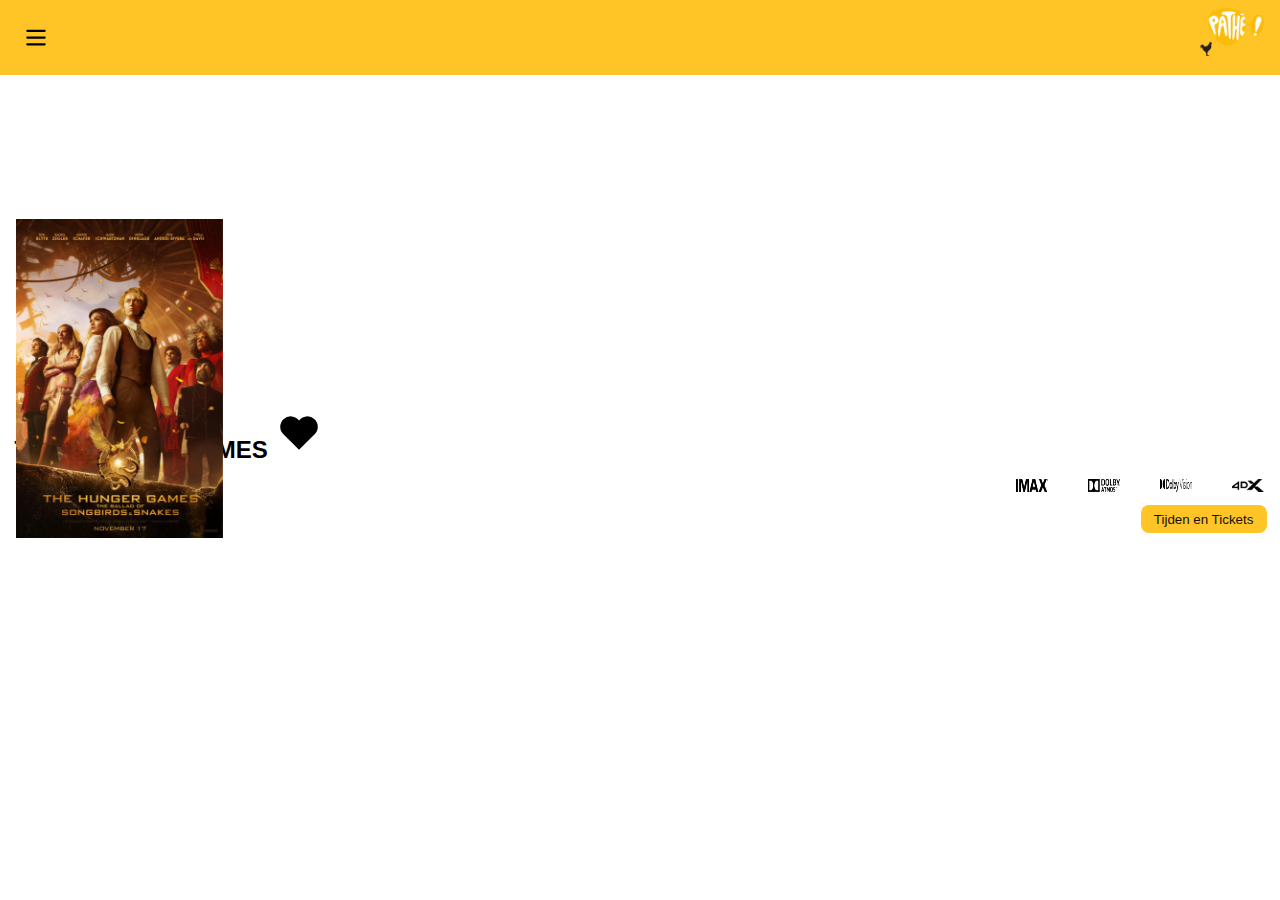
==== HungerGames.html @ 3149af32 "Add files via upload" ====
<!DOCTYPE html>
<html lang="nl">

<head>
    <meta charset="UTF-8">
    <meta name="author" content="jouw naam">
    <meta name="viewport" content="width=device-width, initial-scale=1">

    <title>Pathé</title>

    <link href="styles/style.css" rel="stylesheet">
    <link rel="icon" type="image/svg+xml" href="images/favicon.svg">
</head>

<body>
    <header>
        <!--menu button open --->
        <button aria-hidden="true"><img src="images/menu-2.svg" alt="Menu"></button>
        <nav>
            <button aria-hidden="true"><img src="images/square-rounded-x.svg" alt="Menu sluit"></button>
            <ul>
                <li><a href="#">
                        <p>Home</p>
                    </a></li>
                <li><a href="#"><img src="images/movie.svg" alt="Films">Films</IMG></a></li>
                <li><a href="#"><img src="images/clock-hour-8.svg" alt="Tijden en Tickets">Tijden en Tickets</a></li>
                <li><a href="#"><img src="images/map-pin-filled.svg" alt="Bioscopen">Bioscopen</a></li>
                <li><a href="#"><img src="images/star-filled.svg" alt="Club Pathè">Club Pathè</a></li>
            </ul>
        </nav>
        <a href="index.html"><img src="images/pathelogo.png" alt="Pathè logo"></a>
    </header>

    <article>
        <iframe width="560" height="315" src="https://www.youtube.com/embed/NxW_X4kzeus?si=xf3Kq8PVK9tFBCd8"
            title="YouTube video player" frameborder="0"
            allow="accelerometer; autoplay; clipboard-write; encrypted-media; gyroscope; picture-in-picture; web-share"
            allowfullscreen></iframe>
        <img src="images/hungergames.jpg" alt="The Hunger Games">
    </article>

    <section>
        <h2>The Hunger Games <svg xmlns=" http://www.w3.org/2000/svg" viewBox="0 0 24 24">
                <path stroke="none" d="M0 0h24v24H0z" fill="none" />
                <path d="M19.5 12.572l-7.5 7.428l-7.5 -7.428a5 5 0 1 1 7.5 -6.566a5 5 0 1 1 7.5 6.572" />
            </svg>
        </h2>

        <figure>
            <img src="images/IMAX.svg.png" alt="">
            <img src="images/Logo_Dolby_Atmos.svg.png" alt="">
            <img src="images/Dolby_Vision_(logo).svg.png" alt="">
            <img src="images/4DX_2019_logo.svg.png" alt="">
        </figure>
        <button>Tijden en Tickets</button>
    </section>


    <script defer src="scripts/script.js"></script>
</body>

</html>
---- styles/style.css ----
*,
*::after,
*::before {
  box-sizing: border-box;
  margin: 0;
  padding: 0;
  font-family: Arial, Helvetica, sans-serif;


}

  /* start */
:root {
  --color-text: #111;
  --color-background: #eee;
  --color-pathe: #ffc426;
}

/* HEADER */
header {
  background-color: var(--color-pathe);
  min-height: 4em;
  padding: 0 1em;
  line-height: 2;
  display: flex;
  justify-content: space-between;
  align-items: center;
  position: sticky;
  left: 0;
  right: 0;
  z-index: 1000;
}

header a {/* tekst in open menu */
  padding: .5em 0;
  color: var(--color-text);
  text-decoration: none;
}

header>a:first-of-type img {
  height: 3em;
}

header button {
  padding: 0.5em;
  display: flex;
  gap: .25em;
  background-color: var(--color-pathe);
  border: none;
}


header button img {
  height: 2em;/* size buttons */
}

header>button {
  order: -1;   /* plaats van button */
}

/* MENU BUTTON */
nav button {
  justify-self: start;
}

nav {
  padding: 1em;
  display: grid;
  align-content: start;
  gap: 1em;
  position: fixed;
  left: 0;
  right: 0;
  bottom: 0;
  top: 0;
  transform: translateY(-100%);
  /* Verplaats het menu omhoog buiten het zicht */
  transition: 0.3s;
  background-color: var(--color-pathe);
}

nav.toonMenu {
  transform: translateY(0);
  /* Verplaats het menu naar beneden om het zichtbaar te maken */
  transition: 0.3s;

}

nav ul {
  list-style: none;
}

nav a {
  display: flex;
  align-items: center;
  column-gap: .25em;
  border-bottom: solid 3px var(--color-background);
}

nav ul li:first-of-type a p {
  font-weight: bold;
}

header form {
  padding: 0.5em;
  display: flex;
  flex-grow: 1;
  justify-content: start;
  margin: 0 auto;
  padding: 1em;
}

header form input {
  line-height: 2em;
  padding: 0 1em;
  border: none;
}

header form button {
  line-height: 2em;
  padding: 0 .6em;
  color: var(--color-background);
}

/* TEKST */
h1 {
  margin: 0.5em;
  font-style: normal;
  font-weight: 100;
}

h2 {
  margin: 0.6em;
  font-weight: 600;
  text-transform: uppercase;
}

/* EERSTE PAGINA SECTION */
section ul {
  display: flex;
  justify-content: space-around;
  list-style: none;
  padding-left: 1em;
  padding-right: 1em;
}

@keyframes hungerGames {
  0% {
    scale: 1;
  }

  100% {
    scale: 1.1;
  }
}

main > section:first-of-type ul li:first-child:hover {
  animation-name: hungerGames;
  animation-duration: 1s;
}

section ul li {
  margin-right: 0.4em;
  /* ruimte tussen de afbeeldingen in section*/
}

section ul li img {
  max-width: 100%;
  height: auto;
}

section button {
  display: block;
  padding: 0.5em 1em;
  margin-right: 1em;
  margin-top: 1em;
  margin-bottom: 3em;
  margin-left: auto;
  background-color: var(--color-pathe);
  color: var(--color-text);
  border: none;
  border-radius: 0.6em;
  cursor: pointer;
  transition: background-color 0.3s, color 0.3s;
}

section button:hover {
  background-color: #ffc107;
  color: white;
}

/*TWEEDE PAGINA*/
article {/*Youtube*/
  position: relative;
}

article iframe {
  width: 100%;
  height: atuo;
  z-index: 999;
}

article img {
  position: absolute;
  top: 9em;
  left: 1em;
  max-width: 100%;
  max-height: 100%;
}
/*Derde section tweede pagina*/
section:nth-last-child(3){
  text-align: right;
}

/*SVG Hartje kleuren*/
h2 svg{
  width: 4%;
}

h2 svg:hover{
  fill: red;
}
/*Iconen onder H2*/
section figure {
  display: flex; 
  justify-content: flex-end; 
  gap: 1.5em; 
}

section figure img {
  width: 2em;
  height: auto; 
  margin-right: 1em;
}
/*Button groter maken*/
body > section:nth-last-child(3) > button {
  width: 23em;
}


/* FOOTER*/
footer {
  position: fixed;
  left: 0;
  bottom: 0;
  width: 100%;
  background-color: var(--color-pathe);
  color: white;
  text-align: center;
  padding: 0.5em;
}

footer ul {
  list-style: none;
  display: flex;
  justify-content: center;
  gap: 1em;
}
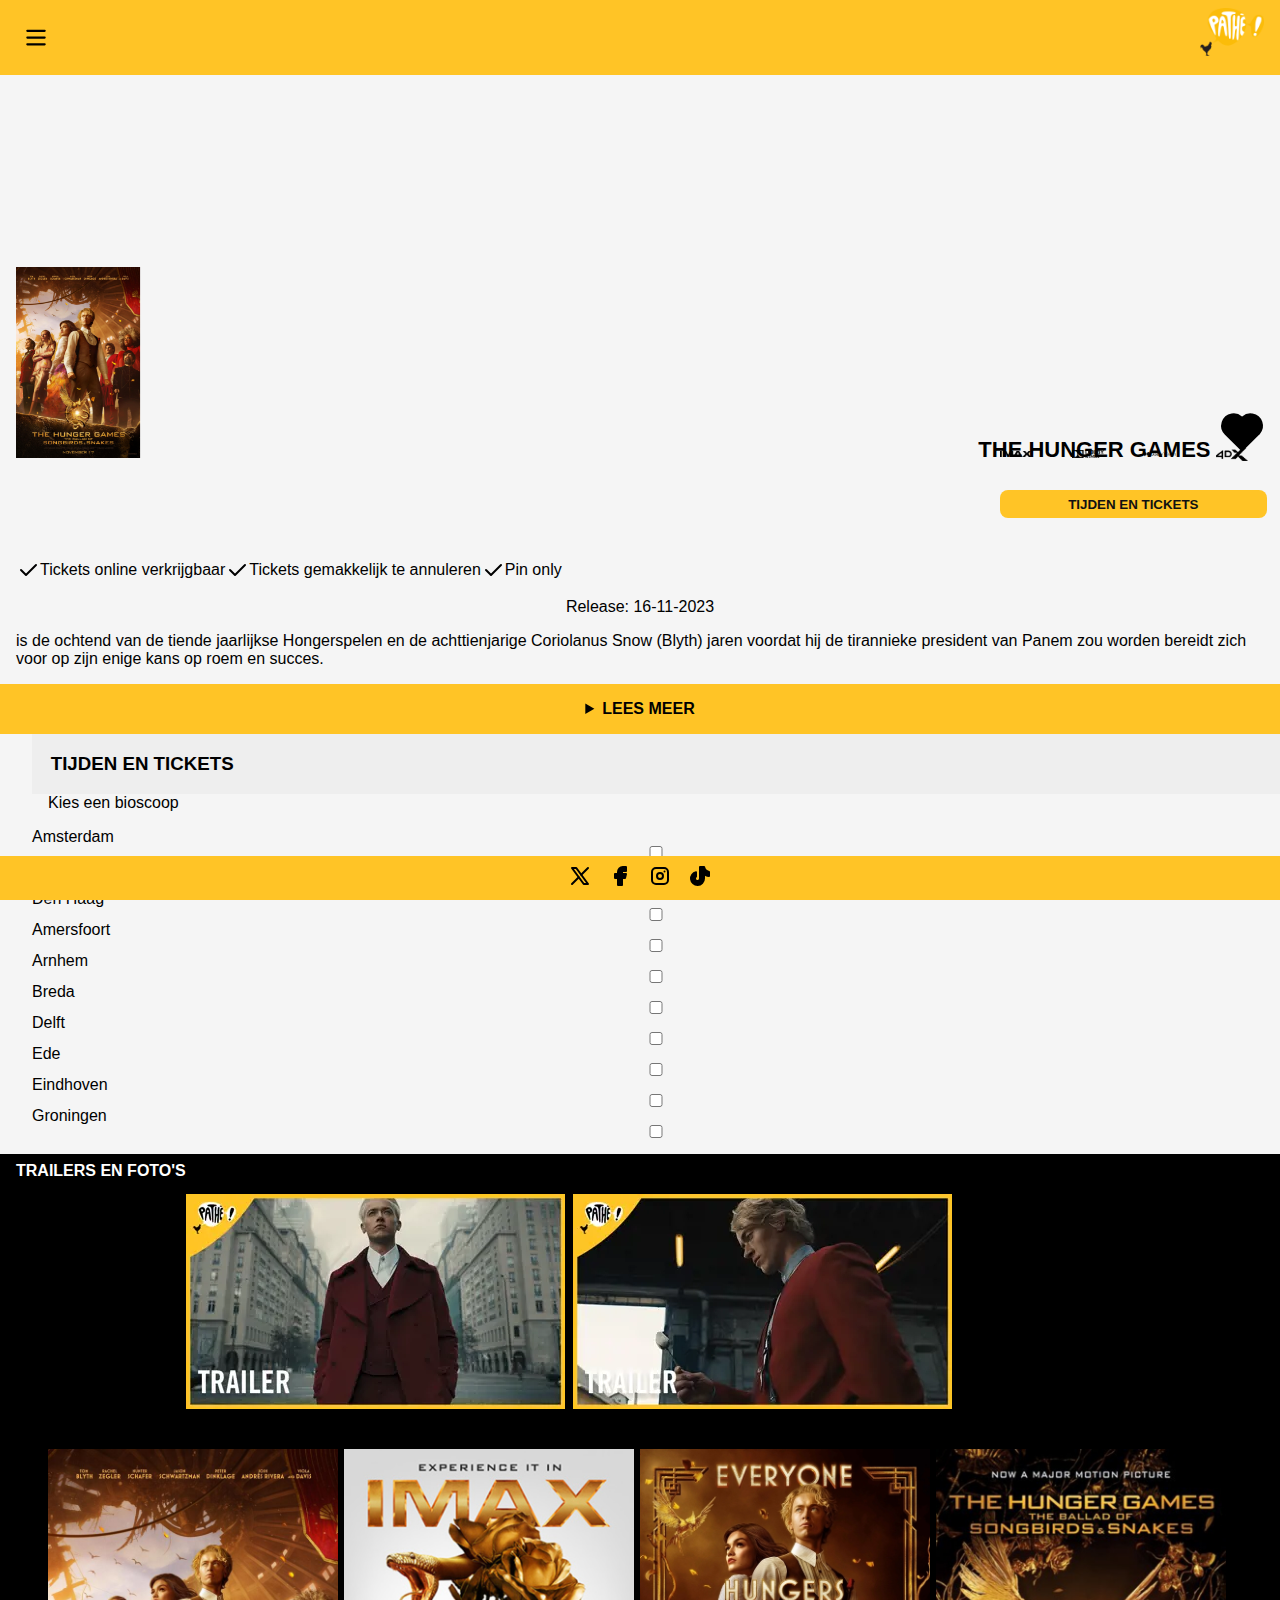
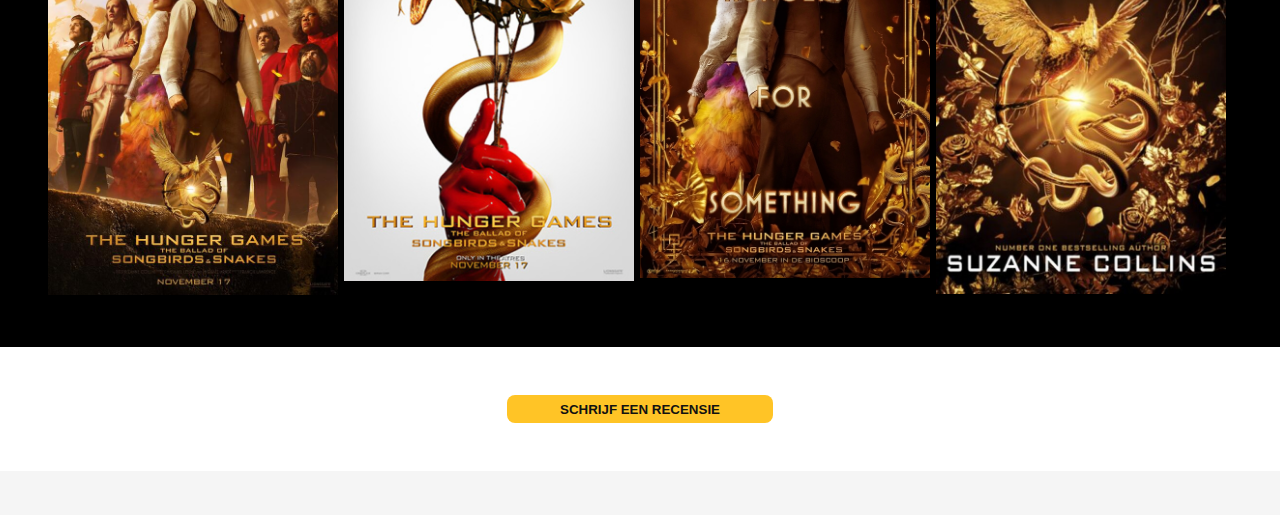
==== commit c3afeb60: "Add files via upload" ====
--- a/HungerGames.html
+++ b/HungerGames.html
@@ -3,7 +3,7 @@
 
 <head>
     <meta charset="UTF-8">
-    <meta name="author" content="jouw naam">
+    <meta name="author" content="Po Trng Man">
     <meta name="viewport" content="width=device-width, initial-scale=1">
 
     <title>Pathé</title>
@@ -12,9 +12,8 @@
     <link rel="icon" type="image/svg+xml" href="images/favicon.svg">
 </head>
 
-<body>
+<body class="detail">
     <header>
-        <!--menu button open --->
         <button aria-hidden="true"><img src="images/menu-2.svg" alt="Menu"></button>
         <nav>
             <button aria-hidden="true"><img src="images/square-rounded-x.svg" alt="Menu sluit"></button>
@@ -22,39 +21,157 @@
                 <li><a href="#">
                         <p>Home</p>
                     </a></li>
-                <li><a href="#"><img src="images/movie.svg" alt="Films">Films</IMG></a></li>
+                <li><a href="#"><img src="images/movie.svg" alt="Films">Films</a></li>
                 <li><a href="#"><img src="images/clock-hour-8.svg" alt="Tijden en Tickets">Tijden en Tickets</a></li>
                 <li><a href="#"><img src="images/map-pin-filled.svg" alt="Bioscopen">Bioscopen</a></li>
                 <li><a href="#"><img src="images/star-filled.svg" alt="Club Pathè">Club Pathè</a></li>
             </ul>
+            <input type="search" name="search" placeholder="Zoeken" autocomplete="off" aria-label="zoeken">
         </nav>
         <a href="index.html"><img src="images/pathelogo.png" alt="Pathè logo"></a>
     </header>
 
-    <article>
-        <iframe width="560" height="315" src="https://www.youtube.com/embed/NxW_X4kzeus?si=xf3Kq8PVK9tFBCd8"
-            title="YouTube video player" frameborder="0"
-            allow="accelerometer; autoplay; clipboard-write; encrypted-media; gyroscope; picture-in-picture; web-share"
-            allowfullscreen></iframe>
-        <img src="images/hungergames.jpg" alt="The Hunger Games">
-    </article>
+    <main>
+        <article>
+            <h2>Filmpje</h2>
+            <iframe width="560" height="315" src="https://www.youtube.com/embed/39QMHlMxEFI?si=TTXRsKl-qbwTeogp"
+                title="YouTube video player" frameborder="0"
+                allow="accelerometer; autoplay; clipboard-write; encrypted-media; gyroscope; picture-in-picture; web-share"
+                allowfullscreen></iframe>
 
-    <section>
-        <h2>The Hunger Games <svg xmlns=" http://www.w3.org/2000/svg" viewBox="0 0 24 24">
+            <img src="images/hungergames.jpg" alt="The Hunger Games">
+        </article>
+
+        <section>
+            <h2>The Hunger Games <svg xmlns="http://www.w3.org/2000/svg" viewBox="0 0 24 24">
+                    <path
+                        d="M6.979 3.074a6 6 0 0 1 4.988 1.425l.037 .033l.034 -.03a6 6 0 0 1 4.733 -1.44l.246 .036a6 6 0 0 1 3.364 10.008l-.18 .185l-.048 .041l-7.45 7.379a1 1 0 0 1 -1.313 .082l-.094 -.082l-7.493 -7.422a6 6 0 0 1 3.176 -10.215z"
+                        stroke-width="0" />
+                </svg>
+            </h2>
+
+            <div>
+                <img src="images/IMAX.svg.png" alt="">
+                <img src="images/Logo_Dolby_Atmos.svg.png" alt="">
+                <img src="images/Dolby_Vision_(logo).svg.png" alt="">
+                <img src="images/4DX_2019_logo.svg.png" alt="">
+            </div>
+            <button>Tijden en Tickets</button>
+        </section>
+
+        <div>
+            <svg xmlns="http://www.w3.org/2000/svg" class="icon icon-tabler icon-tabler-check" width="24" height="24"
+                viewBox="0 0 24 24" stroke-width="2" stroke="currentColor" fill="none" stroke-linecap="round"
+                stroke-linejoin="round">
                 <path stroke="none" d="M0 0h24v24H0z" fill="none" />
-                <path d="M19.5 12.572l-7.5 7.428l-7.5 -7.428a5 5 0 1 1 7.5 -6.566a5 5 0 1 1 7.5 6.572" />
+                <path d="M5 12l5 5l10 -10" />
             </svg>
-        </h2>
+            <p>Tickets online verkrijgbaar</p>
+            <svg xmlns="http://www.w3.org/2000/svg" class="icon icon-tabler icon-tabler-check" width="24" height="24"
+                viewBox="0 0 24 24" stroke-width="2" stroke="currentColor" fill="none" stroke-linecap="round"
+                stroke-linejoin="round">
+                <path stroke="none" d="M0 0h24v24H0z" fill="none" />
+                <path d="M5 12l5 5l10 -10" />
+            </svg>
+            <p>Tickets gemakkelijk te annuleren </p>
+            <svg xmlns="http://www.w3.org/2000/svg" class="icon icon-tabler icon-tabler-check" width="24" height="24"
+                viewBox="0 0 24 24" stroke-width="2" stroke="currentColor" fill="none" stroke-linecap="round"
+                stroke-linejoin="round">
+                <path stroke="none" d="M0 0h24v24H0z" fill="none" />
+                <path d="M5 12l5 5l10 -10" />
+            </svg>
+            <p>Pin only</p>
+        </div>
 
-        <figure>
-            <img src="images/IMAX.svg.png" alt="">
-            <img src="images/Logo_Dolby_Atmos.svg.png" alt="">
-            <img src="images/Dolby_Vision_(logo).svg.png" alt="">
-            <img src="images/4DX_2019_logo.svg.png" alt="">
-        </figure>
-        <button>Tijden en Tickets</button>
-    </section>
+        <section>
+            <H2>Samenvatting The Hunger Games</H2>
+            <p> Release: 16-11-2023 </p>
+            <p>is de ochtend van de tiende jaarlijkse Hongerspelen en de achttienjarige Coriolanus Snow (Blyth)
+                jaren voordat hij de tirannieke president van Panem zou worden bereidt zich voor op zijn enige kans op
+                roem en succes.</p>
+            <details>
+                <summary>Lees meer</summary>
+                <p>Zijn ooit zo machtige familie heeft het moeilijk en alles hangt af van zijn prestaties als mentor
+                    tijdens
+                    de spelen. Het zit hem helaas niet mee, Coriolanus krijgt de opdracht om mentor te zijn van tribuut
+                    Lucy
+                    Gray Baird (Zegler) uit het arme district 12. In de arena zal worden gevochten tot de dood. Buiten
+                    de
+                    arena begint Coriolanus steeds meer mee te leven met zijn tribuut. Hun lot is met elkaar verbonden
+                    en
+                    Coriolanus moet kiezen wat hij belangrijker vindt: de regels blijven volgen of doen wat nodig is om
+                    te
+                    overleven.</p>
+            </details>
+        </section>
 
+        <section>
+            <h3>Tijden en Tickets</h3>
+            <p>Kies een bioscoop</p>
+
+
+            <label>Amsterdam</label>
+            <input type="checkbox"  aria-label="Amsterdam" name="Amsterdam">
+         
+            <label>Rotterdam</label>
+            <input type="checkbox" aria-label="Rotterdam" name="Rotterdam">
+          
+            <label>Den Haag</label>
+            <input type="checkbox" aria-label="Den Haag" name="Den Haag">
+
+            <label>Amersfoort</label>
+            <input type="checkbox" name="Amersfoort">
+
+            <label>Arnhem</label>
+            <input type="checkbox" name="Arnhem">
+
+            <label>Breda</label>
+            <input type="checkbox" name="Breda">
+
+            <label>Delft</label>
+            <input type="checkbox" name="Delft">
+
+            <label>Ede</label>
+            <input type="checkbox" name="Ede">
+
+            <label>Eindhoven</label>
+            <input type="checkbox" name="Eindhoven">
+
+            <label>Groningen</label>
+            <input type="checkbox" name="Groningen">
+          
+        </section>
+
+        <section>
+            <h4>Trailers en foto's</h4>
+            <img src="images/Thumb_hungergames.webp" alt="Thumbnail The Hunger Games">
+            <img src="images/Thumb_hungergamest2.webp" alt="Thumbnail The Hunger Games">
+        </section>
+
+        <section>
+            <h4>Foto's</h4>
+            <ul>
+                <li><a href="#"><img src="images/2depage.jpg" alt="The Hunger Games"></a></li>
+                <li><a href="#"><img src="images/2depage1.jpg" alt="The Hunger Games"></a></li>
+                <li><a href="#"><img src="images/2depage2.jpg" alt="The Hunger Games"></a></li>
+                <li><a href="#"><img src="images/2depage3.jpg" alt="The Hunger Games"></a></li>
+            </ul>
+        </section>
+
+        <section>
+            <H4>Recensie</H4>
+            <button>Schrijf een recensie</button>
+        </section>
+    </main>
+
+    <footer>
+        <ul>
+            <li><a href="#"><img src="images/brand-x.svg" alt="Twitter"></a></li>
+            <li><a href="#"><img src="images/brand-facebook-filled.svg" alt="Facebook"></a></li>
+            <li><a href="#"><img src="images/brand-instagram.svg" alt="Instagram"></a></li>
+            <li><a href="#"><img src="images/brand-tiktok-filled.svg" alt="Tiktok"></a></li>
+        </ul>
+    </footer>
 
     <script defer src="scripts/script.js"></script>
 </body>
--- a/styles/style.css
+++ b/styles/style.css
@@ -5,18 +5,26 @@
   margin: 0;
   padding: 0;
   font-family: Arial, Helvetica, sans-serif;
-
-
-}
-
-  /* start */
+}
+
+
+/**************************/
+
+/* START */
+
+/************************/
 :root {
   --color-text: #111;
   --color-background: #eee;
   --color-pathe: #ffc426;
-}
+  --color-background-body: #f5f5f5;
+}
+
+/**************************/
 
 /* HEADER */
+
+/************************/
 header {
   background-color: var(--color-pathe);
   min-height: 4em;
@@ -31,7 +39,13 @@
   z-index: 1000;
 }
 
-header a {/* tekst in open menu */
+body {
+  background: var(--color-background-body);
+}
+
+
+/* tekst in open menu */
+header a {
   padding: .5em 0;
   color: var(--color-text);
   text-decoration: none;
@@ -49,16 +63,30 @@
   border: none;
 }
 
-
 header button img {
-  height: 2em;/* size buttons */
-}
+  height: 2em;
+} 
 
 header>button {
-  order: -1;   /* plaats van button */
-}
+  order: -1;
+}
+
+header button:focus{
+  background-color: var(--color-background-body);
+  outline: 3px solid var(--color-pathe);
+}
+
+a:focus{
+  background-color: var(--color-background-body);
+  outline: 3px solid var(--color-pathe);
+}
+
+/**************************/
 
 /* MENU BUTTON */
+
+/************************/
+
 nav button {
   justify-self: start;
 }
@@ -74,16 +102,14 @@
   bottom: 0;
   top: 0;
   transform: translateY(-100%);
-  /* Verplaats het menu omhoog buiten het zicht */
   transition: 0.3s;
   background-color: var(--color-pathe);
 }
 
+/* Javascript menu micro interactie */
 nav.toonMenu {
   transform: translateY(0);
-  /* Verplaats het menu naar beneden om het zichtbaar te maken */
   transition: 0.3s;
-
 }
 
 nav ul {
@@ -97,45 +123,55 @@
   border-bottom: solid 3px var(--color-background);
 }
 
-nav ul li:first-of-type a p {
-  font-weight: bold;
-}
-
-header form {
-  padding: 0.5em;
-  display: flex;
-  flex-grow: 1;
+header input {
+  padding: 0.8em;
+  display: flex;
   justify-content: start;
-  margin: 0 auto;
-  padding: 1em;
-}
-
-header form input {
-  line-height: 2em;
-  padding: 0 1em;
   border: none;
 }
 
-header form button {
-  line-height: 2em;
-  padding: 0 .6em;
-  color: var(--color-background);
-}
+nav a:focus{
+  background-color: var(--color-background-body);
+  outline: 3px solid var(--color-pathe);
+}
+
+/**************************/
 
 /* TEKST */
+
+/************************/
+
 h1 {
   margin: 0.5em;
-  font-style: normal;
-  font-weight: 100;
+  text-transform: uppercase;
+font-family: "Trade Gothic Bold Condensed 20",Arial,Helvetica,sans-serif;
 }
 
 h2 {
   margin: 0.6em;
-  font-weight: 600;
-  text-transform: uppercase;
-}
+  text-transform: uppercase;
+  font-family: "Trade Gothic Bold Condensed 20",Arial,Helvetica,sans-serif;
+  font-size: 22px;
+}
+
+
+/**************************/
 
 /* EERSTE PAGINA SECTION */
+
+/************************/
+
+
+main section:nth-of-type(1) {
+  display: flex;
+  flex-flow: column wrap;
+}
+
+main section:nth-of-type(2) {
+  display: flex;
+  flex-flow: column wrap;
+}
+
 section ul {
   display: flex;
   justify-content: space-around;
@@ -154,14 +190,14 @@
   }
 }
 
-main > section:first-of-type ul li:first-child:hover {
+main>section:first-of-type ul li:first-child:hover {
   animation-name: hungerGames;
   animation-duration: 1s;
 }
 
 section ul li {
   margin-right: 0.4em;
-  /* ruimte tussen de afbeeldingen in section*/
+  margin-bottom: 1em;
 }
 
 section ul li img {
@@ -169,7 +205,107 @@
   height: auto;
 }
 
-section button {
+main section:nth-of-type(1) p {
+  display: flex;
+  justify-content: center;
+}
+
+main section:nth-of-type(2) p {
+  display: flex;
+  justify-content: center;
+}
+
+
+main section a:nth-child(3) {
+  display: flex;
+  align-items: center;
+  color: var(--color-text);
+  padding: 0.5em 1em;
+  border: 2px solid #ffc426;
+  border-radius: 0.6em;
+  text-decoration: none;
+  text-transform: uppercase;
+  font-weight: bold;
+  background-color: #fff;
+  align-self: end;
+  margin-right: 1em;
+  margin-bottom: 1em;
+}
+
+main section a:nth-child(3) svg {
+  height: 1.5em;
+  fill: none;
+  stroke: black;
+  stroke-width: 2px;
+  stroke-linecap: round;
+  stroke-linejoin: round;
+}
+
+/**************************/
+
+/* TWEEDE PAGINA */
+
+/************************/
+
+main article h2 {
+  display: none;
+}
+
+article {
+  /*Youtube*/
+  position: relative;
+
+}
+
+article iframe {
+  width: 100%;
+  z-index: 999;
+
+}
+
+article img {
+  position: absolute;
+  top: 12em;
+  left: 1em;
+  max-width: 60%;
+  max-height: 60%;
+}
+/**************************/
+
+/* DERDE SECTION TWEEDE PAGINA */
+
+/************************/
+
+[class="detail"] section:nth-of-type(1) {
+  text-align: right;
+
+}
+
+/*SVG Hartje kleuren*/
+h2 svg {
+  width: 4%;
+}
+
+h2 svg:hover {
+  fill: red;
+}
+
+/*Iconen onder H2 tweede pagina*/
+section div {
+  display: flex;
+  justify-content: flex-end;
+  gap: 1.5em;
+}
+
+section div img {
+  width: 2em;
+  height: auto;
+  margin-right: 1em;
+}
+
+/*Button groter maken 'TIJDEN EN TICKETS*/
+[class="detail"] section:nth-of-type(1)>button {
+  width: 20em;
   display: block;
   padding: 0.5em 1em;
   margin-right: 1em;
@@ -180,67 +316,141 @@
   color: var(--color-text);
   border: none;
   border-radius: 0.6em;
-  cursor: pointer;
-  transition: background-color 0.3s, color 0.3s;
-}
-
-section button:hover {
-  background-color: #ffc107;
+  font-weight: bold;
+  text-transform: uppercase;
+}
+
+[class="detail"] section:nth-of-type(1)>button:focus{
+  background-color: var(--color-background-body);
+  outline: 3px solid var(--color-pathe);
+}
+
+/*tekst 'tickets online beschikbaar etc.'*/
+main div {
+  display: flex;
+  align-items: center;
+  margin-bottom: 1em;
+  margin-left: 1em;
+  margin-right: 1em;
+}
+
+/*svg naast'tickets online beschikbaar etc.'*/
+main div svg:hover {
+  fill: var(--color-pathe);
+}
+
+/*knop 'lees meer' tekst*/
+details {
+  display: block;
+  padding: 1em;
+  background-color: var(--color-pathe);
+  margin-top: 1em;
+}
+
+details summary {
+  font-weight: bold;
+  text-transform: uppercase;
+  text-align: center;
+}
+
+details summary:focus{
+  background-color: var(--color-background-body);
+  outline: 3px solid var(--color-pathe);
+}
+
+[class="detail"] section:nth-of-type(2) h2 {
+  display: none;
+}
+
+/* tekst 'Tijden en Tickets*/
+section p {
+  margin-left: 1em;
+  margin-right: 1em;
+}
+
+section p:nth-of-type(1) {
+  margin-bottom: 1em;
+}
+
+/* checkboxes bioscopen locaties*/
+[class="detail"] section:nth-of-type(3) {
+  display: flex;
+  flex-direction: column;
+  margin-left: 2em;
+}
+
+[class="detail"] section h3 {
+  padding: 1em;
+  text-transform: uppercase;
+  background-color: var(--color-background);
+}
+
+
+/* section 'trailers en fotos'*/
+[class="detail"] section:nth-of-type(4) h4 {
+  margin-left: 0.5em;
+}
+
+[class="detail"] section:nth-of-type(4) {
+  background-color: black;
   color: white;
-}
-
-/*TWEEDE PAGINA*/
-article {/*Youtube*/
-  position: relative;
-}
-
-article iframe {
-  width: 100%;
-  height: atuo;
-  z-index: 999;
-}
-
-article img {
-  position: absolute;
-  top: 9em;
-  left: 1em;
-  max-width: 100%;
-  max-height: 100%;
-}
-/*Derde section tweede pagina*/
-section:nth-last-child(3){
-  text-align: right;
-}
-
-/*SVG Hartje kleuren*/
-h2 svg{
-  width: 4%;
-}
-
-h2 svg:hover{
-  fill: red;
-}
-/*Iconen onder H2*/
-section figure {
-  display: flex; 
-  justify-content: flex-end; 
-  gap: 1.5em; 
-}
-
-section figure img {
-  width: 2em;
-  height: auto; 
-  margin-right: 1em;
-}
-/*Button groter maken*/
-body > section:nth-last-child(3) > button {
-  width: 23em;
-}
-
-
+  font-weight: bold;
+  text-transform: uppercase;
+  display: flex;
+  justify-content: flex-start;
+  padding: 0.5em;
+  margin-top: 1em;
+}
+
+[class="detail"] section:nth-of-type(4) img {
+  max-width: 30%;
+  max-height: 30%;
+  height: auto;
+  margin-right: 0.5em;
+  margin-top: 2em;
+}
+
+/* section onder 'trailers en fotos' met fotos*/
+section:nth-of-type(5) h4 {
+  display: none;
+}
+
+[class="detail"] section:nth-of-type(5) {
+  background-color: black;
+  padding: 2em;
+  color: white;
+}
+
+/* section 'schrijf een recensie'*/
+section:nth-of-type(6) h4 {
+  display: none;
+}
+
+[class="detail"] section:nth-of-type(6) {
+  background-color: white;
+  padding: 3em;
+  display: flex;
+  justify-content: center;
+}
+
+[class="detail"] section:nth-of-type(6) button {
+  width: 20em;
+  padding: 0.5em 1em;
+  background-color: var(--color-pathe);
+  color: var(--color-text);
+  border: none;
+  border-radius: 0.6em;
+  font-weight: bold;
+  text-transform: uppercase;
+}
+
+[class="detail"] section:nth-of-type(6) button:focus {
+  background-color: var(--color-background-body);
+  outline: 3px solid var(--color-pathe);
+}
 /* FOOTER*/
 footer {
-  position: fixed;
+  position: sticky;
   left: 0;
   bottom: 0;
   width: 100%;
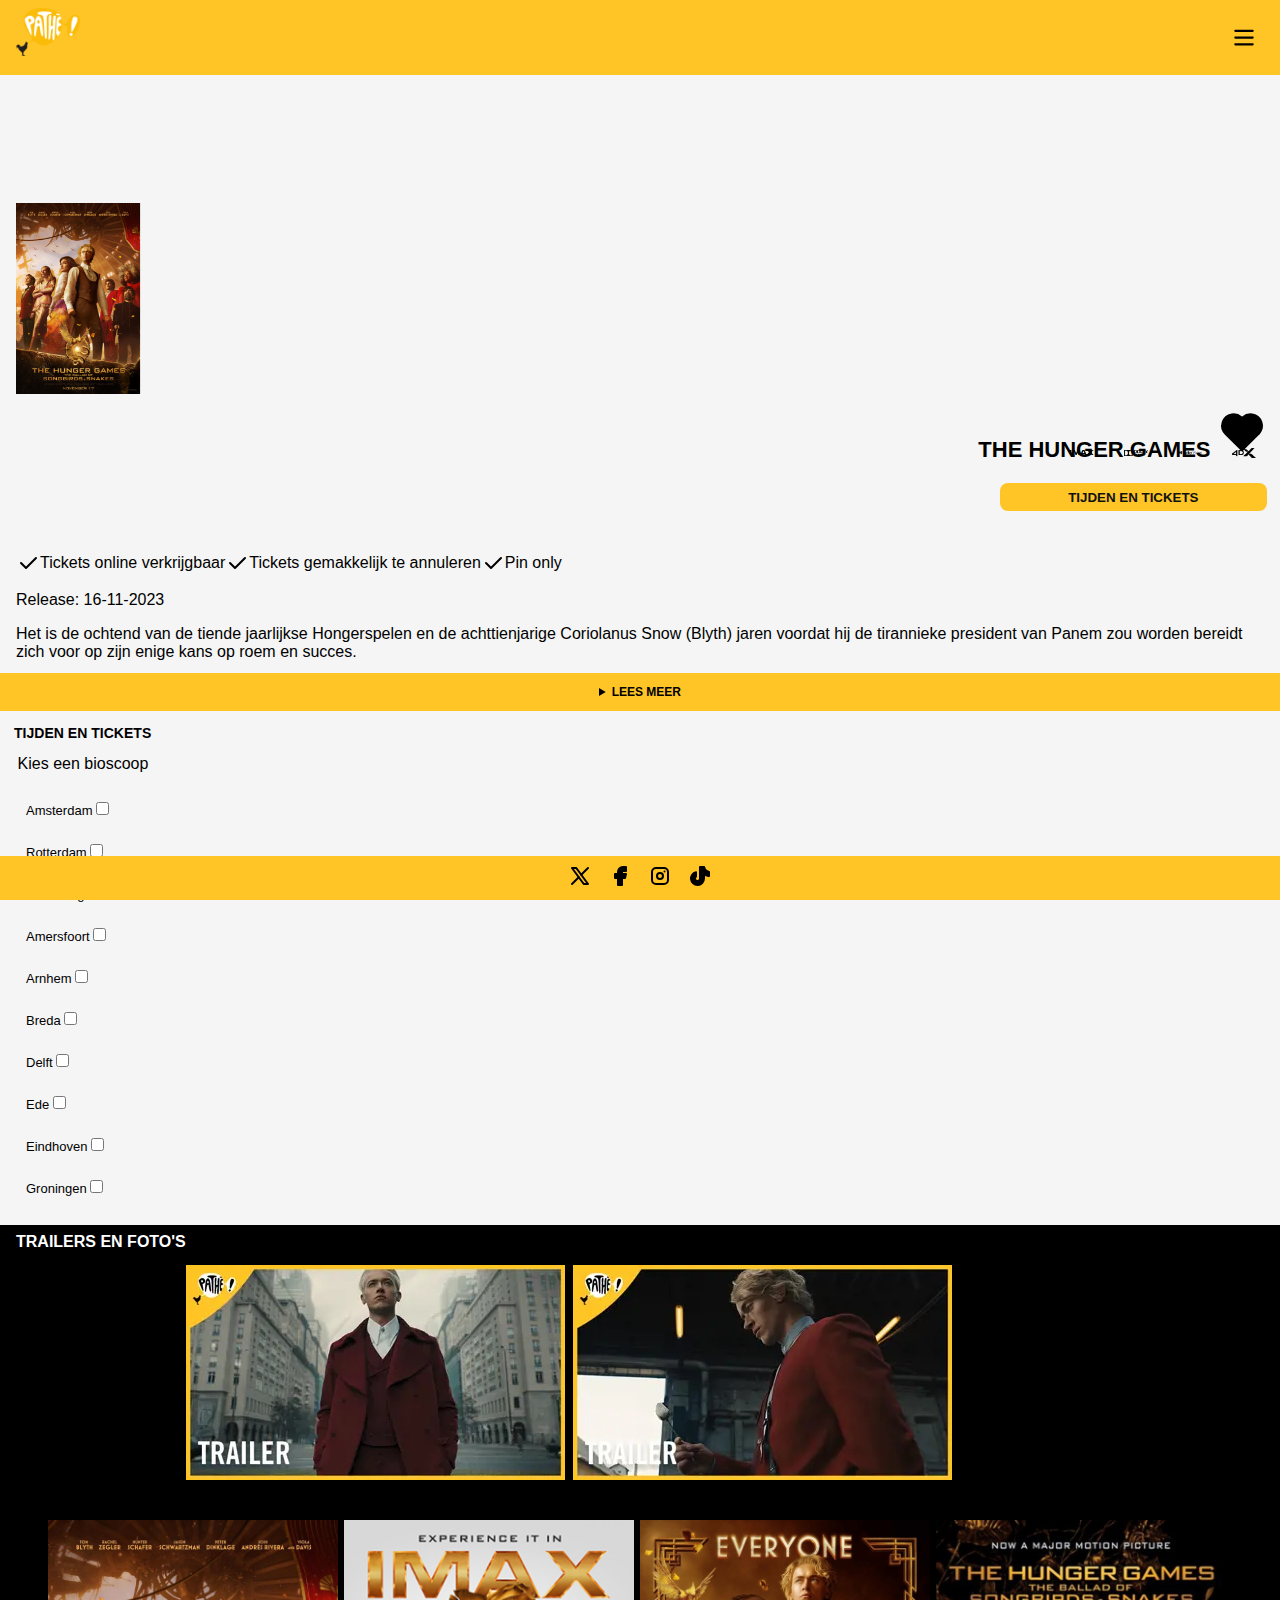
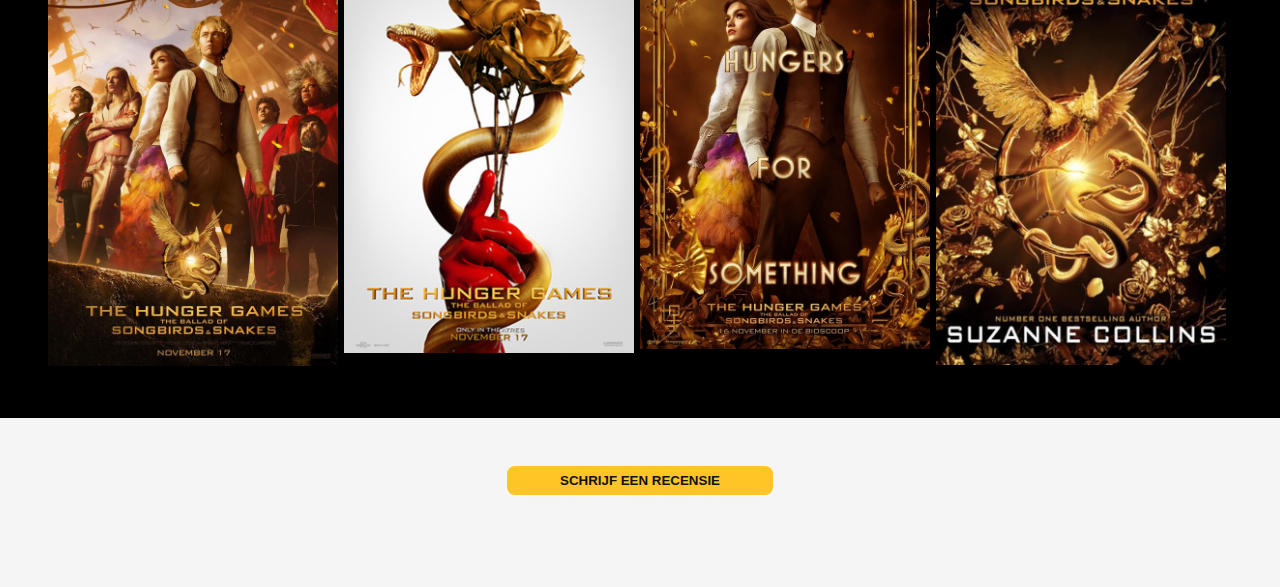
==== commit 471c838c: "Add files via upload" ====
--- a/HungerGames.html
+++ b/HungerGames.html
@@ -18,13 +18,21 @@
         <nav>
             <button aria-hidden="true"><img src="images/square-rounded-x.svg" alt="Menu sluit"></button>
             <ul>
-                <li><a href="#">
+                <li><a href="index.html">
                         <p>Home</p>
                     </a></li>
-                <li><a href="#"><img src="images/movie.svg" alt="Films">Films</a></li>
-                <li><a href="#"><img src="images/clock-hour-8.svg" alt="Tijden en Tickets">Tijden en Tickets</a></li>
-                <li><a href="#"><img src="images/map-pin-filled.svg" alt="Bioscopen">Bioscopen</a></li>
-                <li><a href="#"><img src="images/star-filled.svg" alt="Club Pathè">Club Pathè</a></li>
+                <li><a href="#"><img src="images/movie.svg" alt="Films">
+                        <p aria-hidden="true">Films</p>
+                    </a></li>
+                <li><a href="#"><img src="images/clock-hour-8.svg" alt="Tijden en Tickets">
+                        <p aria-hidden="true">Tijden en Tickets</p>
+                    </a></li>
+                <li><a href="#"><img src="images/map-pin-filled.svg" alt="Bioscopen">
+                        <p aria-hidden="true">Bioscopen</p>
+                    </a></li>
+                <li><a href="#"><img src="images/star-filled.svg" alt="Club Pathè">
+                        <p aria-hidden="true">Club Pathè</p>
+                    </a></li>
             </ul>
             <input type="search" name="search" placeholder="Zoeken" autocomplete="off" aria-label="zoeken">
         </nav>
@@ -33,7 +41,7 @@
 
     <main>
         <article>
-            <h2>Filmpje</h2>
+            <h1>Filmpje</h1>
             <iframe width="560" height="315" src="https://www.youtube.com/embed/39QMHlMxEFI?si=TTXRsKl-qbwTeogp"
                 title="YouTube video player" frameborder="0"
                 allow="accelerometer; autoplay; clipboard-write; encrypted-media; gyroscope; picture-in-picture; web-share"
@@ -51,10 +59,10 @@
             </h2>
 
             <div>
-                <img src="images/IMAX.svg.png" alt="">
-                <img src="images/Logo_Dolby_Atmos.svg.png" alt="">
-                <img src="images/Dolby_Vision_(logo).svg.png" alt="">
-                <img src="images/4DX_2019_logo.svg.png" alt="">
+                <img src="images/IMAX.svg.png" alt="IMAX">
+                <img src="images/Logo_Dolby_Atmos.svg.png" alt="Dolby Atmos">
+                <img src="images/Dolby_Vision_(logo).svg.png" alt="Dolby Vision">
+                <img src="images/4DX_2019_logo.svg.png" alt="4DX">
             </div>
             <button>Tijden en Tickets</button>
         </section>
@@ -86,7 +94,7 @@
         <section>
             <H2>Samenvatting The Hunger Games</H2>
             <p> Release: 16-11-2023 </p>
-            <p>is de ochtend van de tiende jaarlijkse Hongerspelen en de achttienjarige Coriolanus Snow (Blyth)
+            <p>Het is de ochtend van de tiende jaarlijkse Hongerspelen en de achttienjarige Coriolanus Snow (Blyth)
                 jaren voordat hij de tirannieke president van Panem zou worden bereidt zich voor op zijn enige kans op
                 roem en succes.</p>
             <details>
@@ -108,53 +116,73 @@
         <section>
             <h3>Tijden en Tickets</h3>
             <p>Kies een bioscoop</p>
-
-
-            <label>Amsterdam</label>
-            <input type="checkbox"  aria-label="Amsterdam" name="Amsterdam">
-         
-            <label>Rotterdam</label>
-            <input type="checkbox" aria-label="Rotterdam" name="Rotterdam">
-          
-            <label>Den Haag</label>
-            <input type="checkbox" aria-label="Den Haag" name="Den Haag">
-
-            <label>Amersfoort</label>
-            <input type="checkbox" name="Amersfoort">
-
-            <label>Arnhem</label>
-            <input type="checkbox" name="Arnhem">
-
-            <label>Breda</label>
-            <input type="checkbox" name="Breda">
-
-            <label>Delft</label>
-            <input type="checkbox" name="Delft">
-
-            <label>Ede</label>
-            <input type="checkbox" name="Ede">
-
-            <label>Eindhoven</label>
-            <input type="checkbox" name="Eindhoven">
-
-            <label>Groningen</label>
-            <input type="checkbox" name="Groningen">
-          
+            <ul>
+                <li>
+                    <label>Amsterdam</label>
+                    <input type="checkbox" aria-label="Amsterdam" name="Amsterdam">
+                </li>
+
+                <li>
+                    <label>Rotterdam</label>
+                    <input type="checkbox" aria-label="Rotterdam" name="Rotterdam">
+                </li>
+
+                <li>
+                    <label>Den Haag</label>
+                    <input type="checkbox" aria-label="Den Haag" name="Den Haag">
+                </li>
+
+                <li>
+                    <label>Amersfoort</label>
+                    <input type="checkbox" aria-label="Amersfoort" name="Amersfoort">
+                </li>
+
+                <li>
+                    <label>Arnhem</label>
+                    <input type="checkbox" aria-label="Anrhem" name="Arnhem">
+                </li>
+
+                <li>
+                    <label>Breda</label>
+                    <input type="checkbox" aria-label="Breda" name="Breda">
+                </li>
+
+                <li>
+                    <label>Delft</label>
+                    <input type="checkbox" aria-label="Delft" name="Delft">
+                </li>
+
+                <li>
+                    <label>Ede</label>
+                    <input type="checkbox" aria-label="Ede" name="Ede">
+                </li>
+
+                <li>
+                    <label>Eindhoven</label>
+                    <input type="checkbox" aria-label="Eindhoven" name="Eindhoven">
+                </li>
+
+                <li>
+                    <label>Groningen</label>
+                    <input type="checkbox" aria-label="Groningen" name="Groningen">
+                </li>
+            </ul>
         </section>
 
         <section>
             <h4>Trailers en foto's</h4>
-            <img src="images/Thumb_hungergames.webp" alt="Thumbnail The Hunger Games">
-            <img src="images/Thumb_hungergamest2.webp" alt="Thumbnail The Hunger Games">
+            <img src="images/Thumb_hungergames.webp" alt="Thumbnail The Hunger Games video 1">
+            <img src="images/Thumb_hungergamest2.webp" alt="Thumbnail The Hunger Games video 2">
         </section>
 
         <section>
             <h4>Foto's</h4>
             <ul>
                 <li><a href="#"><img src="images/2depage.jpg" alt="The Hunger Games"></a></li>
-                <li><a href="#"><img src="images/2depage1.jpg" alt="The Hunger Games"></a></li>
-                <li><a href="#"><img src="images/2depage2.jpg" alt="The Hunger Games"></a></li>
-                <li><a href="#"><img src="images/2depage3.jpg" alt="The Hunger Games"></a></li>
+                <li><a href="#"><img src="images/2depage1.jpg" alt="The Hunger Games IMAX"></a></li>
+                <li><a href="#"><img src="images/2depage2.jpg"
+                            alt="The Hunger Games Everyone hungers for something"></a></li>
+                <li><a href="#"><img src="images/2depage3.jpg" alt="The Hunger Games Suzanne Collins"></a></li>
             </ul>
         </section>
 
--- a/styles/style.css
+++ b/styles/style.css
@@ -4,7 +4,7 @@
   box-sizing: border-box;
   margin: 0;
   padding: 0;
-  font-family: Arial, Helvetica, sans-serif;
+  font-family: "Trade Gothic Bold Condensed 20", Arial, Helvetica, sans-serif;
 }
 
 
@@ -18,6 +18,34 @@
   --color-background: #eee;
   --color-pathe: #ffc426;
   --color-background-body: #f5f5f5;
+  --color-sections: black;
+}
+
+@media (prefers-color-scheme:dark) {
+  :root {
+    --color-text: #111;
+    --color-background: #eee;
+    --color-pathe: #ffc426;
+    --color-background-body: rgb(38, 38, 38);
+  }
+
+  body {
+    color: #ffff;
+  }
+}
+
+@media (prefers-contrast:more) {
+  :root {
+    --color-text: rgb(0, 0, 0);
+    --color-background: rgb(255, 255, 255);
+    --color-pathe: #ffbb00;
+    --color-background-body: #ffffff;
+    --color-sections: black;
+  }
+
+  body {
+    font-weight: 600;
+  }
 }
 
 /**************************/
@@ -25,24 +53,22 @@
 /* HEADER */
 
 /************************/
+body {
+  background: var(--color-background-body);
+}
+
 header {
   background-color: var(--color-pathe);
   min-height: 4em;
   padding: 0 1em;
-  line-height: 2;
+  line-height: 2em;
   display: flex;
   justify-content: space-between;
   align-items: center;
   position: sticky;
-  left: 0;
-  right: 0;
   z-index: 1000;
-}
-
-body {
-  background: var(--color-background-body);
-}
-
+  /* om de menu nog te openen bij pagina 2/ anders zie je het niet */
+}
 
 /* tekst in open menu */
 header a {
@@ -51,10 +77,12 @@
   text-decoration: none;
 }
 
+/* logo size*/
 header>a:first-of-type img {
   height: 3em;
 }
 
+/* button open menu */
 header button {
   padding: 0.5em;
   display: flex;
@@ -63,20 +91,22 @@
   border: none;
 }
 
+/* button open menu */
 header button img {
   height: 2em;
-} 
-
+}
+
+/* positie open menu en logo */
 header>button {
-  order: -1;
-}
-
-header button:focus{
+  order: 1;
+}
+
+header button:focus {
   background-color: var(--color-background-body);
   outline: 3px solid var(--color-pathe);
 }
 
-a:focus{
+a:focus {
   background-color: var(--color-background-body);
   outline: 3px solid var(--color-pathe);
 }
@@ -87,15 +117,16 @@
 
 /************************/
 
+/* button sluit menu aan rechterkant*/
 nav button {
-  justify-self: start;
-}
-
+  justify-self: end;
+}
+
+/* menu navigatie*/
 nav {
   padding: 1em;
   display: grid;
   align-content: start;
-  gap: 1em;
   position: fixed;
   left: 0;
   right: 0;
@@ -106,12 +137,19 @@
   background-color: var(--color-pathe);
 }
 
-/* Javascript menu micro interactie */
+/* Javascript menu micro interactie openklappen */
 nav.toonMenu {
   transform: translateY(0);
   transition: 0.3s;
 }
 
+/* Toegankelijker door de menu tabben */
+nav.toonMenu,
+nav:focus-within {
+  transform: translateX(0vw);
+}
+
+/* Styling navigatie */
 nav ul {
   list-style: none;
 }
@@ -123,6 +161,7 @@
   border-bottom: solid 3px var(--color-background);
 }
 
+/* Styling zoekbalk */
 header input {
   padding: 0.8em;
   display: flex;
@@ -130,11 +169,16 @@
   border: none;
 }
 
-nav a:focus{
+nav a:focus {
   background-color: var(--color-background-body);
   outline: 3px solid var(--color-pathe);
 }
 
+/* Eerste regel in nav bold */
+nav li:nth-of-type(1) {
+  font-weight: bold;
+}
+
 /**************************/
 
 /* TEKST */
@@ -144,24 +188,24 @@
 h1 {
   margin: 0.5em;
   text-transform: uppercase;
-font-family: "Trade Gothic Bold Condensed 20",Arial,Helvetica,sans-serif;
+  font-size: 28px;
+  color: #ffc426;
 }
 
 h2 {
   margin: 0.6em;
   text-transform: uppercase;
-  font-family: "Trade Gothic Bold Condensed 20",Arial,Helvetica,sans-serif;
   font-size: 22px;
 }
 
-
 /**************************/
 
 /* EERSTE PAGINA SECTION */
 
 /************************/
 
-
+/* Itemst Column verticaal boven naar beneden 
+Wrap naar nieuwe kolom als er geen ruimte is  */
 main section:nth-of-type(1) {
   display: flex;
   flex-flow: column wrap;
@@ -172,15 +216,89 @@
   flex-flow: column wrap;
 }
 
+main section:nth-of-type(3) {
+  display: flex;
+  flex-flow: column wrap;
+}
+
+/* Section styling */
 section ul {
   display: flex;
   justify-content: space-around;
   list-style: none;
-  padding-left: 1em;
-  padding-right: 1em;
-}
-
-@keyframes hungerGames {
+  margin-right: 1em;
+  margin-left: 1em;
+}
+
+/*Animatie scale op images EERSTE SECTION*/
+main>section:nth-of-type(1) ul li:nth-of-type(1):hover {
+  animation-name: vergrootFoto;
+  animation-duration: 3s;
+  border: 2px solid var(--color-pathe);
+  border-radius: 0.5em;
+  background-color: var(--color-pathe);
+  font-weight: bold;
+}
+
+main>section:nth-of-type(1) ul li:nth-of-type(2):hover {
+  animation-name: vergrootFoto;
+  animation-duration: 1s;
+}
+
+main>section:nth-of-type(1) ul li:nth-of-type(3):hover {
+  animation-name: vergrootFoto;
+  animation-duration: 1s;
+}
+
+
+main>section:nth-of-type(1) ul li:nth-of-type(4):hover {
+  animation-name: vergrootFoto;
+  animation-duration: 1s;
+}
+
+/*Animatie scale op images TWEEDE SECTION*/
+main>section:nth-of-type(2) ul li:nth-of-type(1):hover {
+  animation-name: vergrootFoto;
+  animation-duration: 1s;
+}
+
+main>section:nth-of-type(2) ul li:nth-of-type(2):hover {
+  animation-name: vergrootFoto;
+  animation-duration: 1s;
+}
+
+main>section:nth-of-type(2) ul li:nth-of-type(3):hover {
+  animation-name: vergrootFoto;
+  animation-duration: 1s;
+}
+
+main>section:nth-of-type(2) ul li:nth-of-type(4):hover {
+  animation-name: vergrootFoto;
+  animation-duration: 1s;
+}
+
+/*Animatie scale op images DERDE SECTION*/
+main>section:nth-of-type(3) ul li:nth-of-type(1):hover {
+  animation-name: vergrootFoto;
+  animation-duration: 1s;
+}
+
+main>section:nth-of-type(3) ul li:nth-of-type(2):hover {
+  animation-name: vergrootFoto;
+  animation-duration: 1s;
+}
+
+main>section:nth-of-type(3) ul li:nth-of-type(3):hover {
+  animation-name: vergrootFoto;
+  animation-duration: 1s;
+}
+
+main>section:nth-of-type(3) ul li:nth-of-type(4):hover {
+  animation-name: vergrootFoto;
+  animation-duration: 1s;
+}
+
+@keyframes vergrootFoto {
   0% {
     scale: 1;
   }
@@ -190,11 +308,7 @@
   }
 }
 
-main>section:first-of-type ul li:first-child:hover {
-  animation-name: hungerGames;
-  animation-duration: 1s;
-}
-
+/*Ruimte tussen sections img*/
 section ul li {
   margin-right: 0.4em;
   margin-bottom: 1em;
@@ -205,17 +319,17 @@
   height: auto;
 }
 
-main section:nth-of-type(1) p {
+/*P tekst onder img section 1*/
+main section:nth-of-type(1),
+main section:nth-of-type(2),
+main section:nth-of-type(3) {
+  font-size: 12px;
   display: flex;
   justify-content: center;
 }
 
-main section:nth-of-type(2) p {
-  display: flex;
-  justify-content: center;
-}
-
-
+
+/*Zie alle button*/
 main section a:nth-child(3) {
   display: flex;
   align-items: center;
@@ -232,6 +346,7 @@
   margin-bottom: 1em;
 }
 
+/*Zie alle button svg*/
 main section a:nth-child(3) svg {
   height: 1.5em;
   fill: none;
@@ -247,14 +362,13 @@
 
 /************************/
 
-main article h2 {
+main article h1 {
   display: none;
 }
 
+/*Youtube*/
 article {
-  /*Youtube*/
   position: relative;
-
 }
 
 article iframe {
@@ -263,13 +377,15 @@
 
 }
 
+/*img die youtube filmpje overlapt*/
 article img {
   position: absolute;
-  top: 12em;
+  top: 8em;
   left: 1em;
   max-width: 60%;
   max-height: 60%;
 }
+
 /**************************/
 
 /* DERDE SECTION TWEEDE PAGINA */
@@ -278,7 +394,6 @@
 
 [class="detail"] section:nth-of-type(1) {
   text-align: right;
-
 }
 
 /*SVG Hartje kleuren*/
@@ -320,7 +435,7 @@
   text-transform: uppercase;
 }
 
-[class="detail"] section:nth-of-type(1)>button:focus{
+[class="detail"] section:nth-of-type(1)>button:focus {
   background-color: var(--color-background-body);
   outline: 3px solid var(--color-pathe);
 }
@@ -340,11 +455,16 @@
 }
 
 /*knop 'lees meer' tekst*/
+[class="detail"] section:nth-of-type(2) p {
+  font-size: 16px;
+}
+
 details {
   display: block;
   padding: 1em;
   background-color: var(--color-pathe);
   margin-top: 1em;
+  cursor: pointer;
 }
 
 details summary {
@@ -353,7 +473,11 @@
   text-align: center;
 }
 
-details summary:focus{
+details p {
+  margin-top: 1em;
+}
+
+details summary:focus {
   background-color: var(--color-background-body);
   outline: 3px solid var(--color-pathe);
 }
@@ -373,33 +497,43 @@
 }
 
 /* checkboxes bioscopen locaties*/
-[class="detail"] section:nth-of-type(3) {
+[class="detail"] section:nth-of-type(3) ul li {
+  /*alleen de tekst en checkboxes*/
+  margin: 1em;
+}
+
+[class="detail"] section:nth-of-type(3) ul {
+  /*de gehele ruimte waar de checkboxes en tekst staan*/
   display: flex;
   flex-direction: column;
-  margin-left: 2em;
-}
-
-[class="detail"] section h3 {
+  align-items: flex-start;
+  font-size: 13px;
+}
+
+[class="detail"] section:nth-of-type(3) h3 {
   padding: 1em;
   text-transform: uppercase;
-  background-color: var(--color-background);
-}
-
+}
+
+[class="detail"] section:nth-of-type(3) p {
+  margin-left: 1.1em;
+  font-size: 16px;
+}
 
 /* section 'trailers en fotos'*/
-[class="detail"] section:nth-of-type(4) h4 {
-  margin-left: 0.5em;
-}
-
 [class="detail"] section:nth-of-type(4) {
-  background-color: black;
-  color: white;
+  background-color: var(--color-sections);
   font-weight: bold;
   text-transform: uppercase;
   display: flex;
   justify-content: flex-start;
   padding: 0.5em;
   margin-top: 1em;
+}
+
+[class="detail"] section:nth-of-type(4) h4 {
+  margin-left: 0.5em;
+  color: white
 }
 
 [class="detail"] section:nth-of-type(4) img {
@@ -416,7 +550,7 @@
 }
 
 [class="detail"] section:nth-of-type(5) {
-  background-color: black;
+  background-color: var(--color-sections);
   padding: 2em;
   color: white;
 }
@@ -427,7 +561,6 @@
 }
 
 [class="detail"] section:nth-of-type(6) {
-  background-color: white;
   padding: 3em;
   display: flex;
   justify-content: center;
@@ -448,6 +581,7 @@
   background-color: var(--color-background-body);
   outline: 3px solid var(--color-pathe);
 }
+
 /* FOOTER*/
 footer {
   position: sticky;
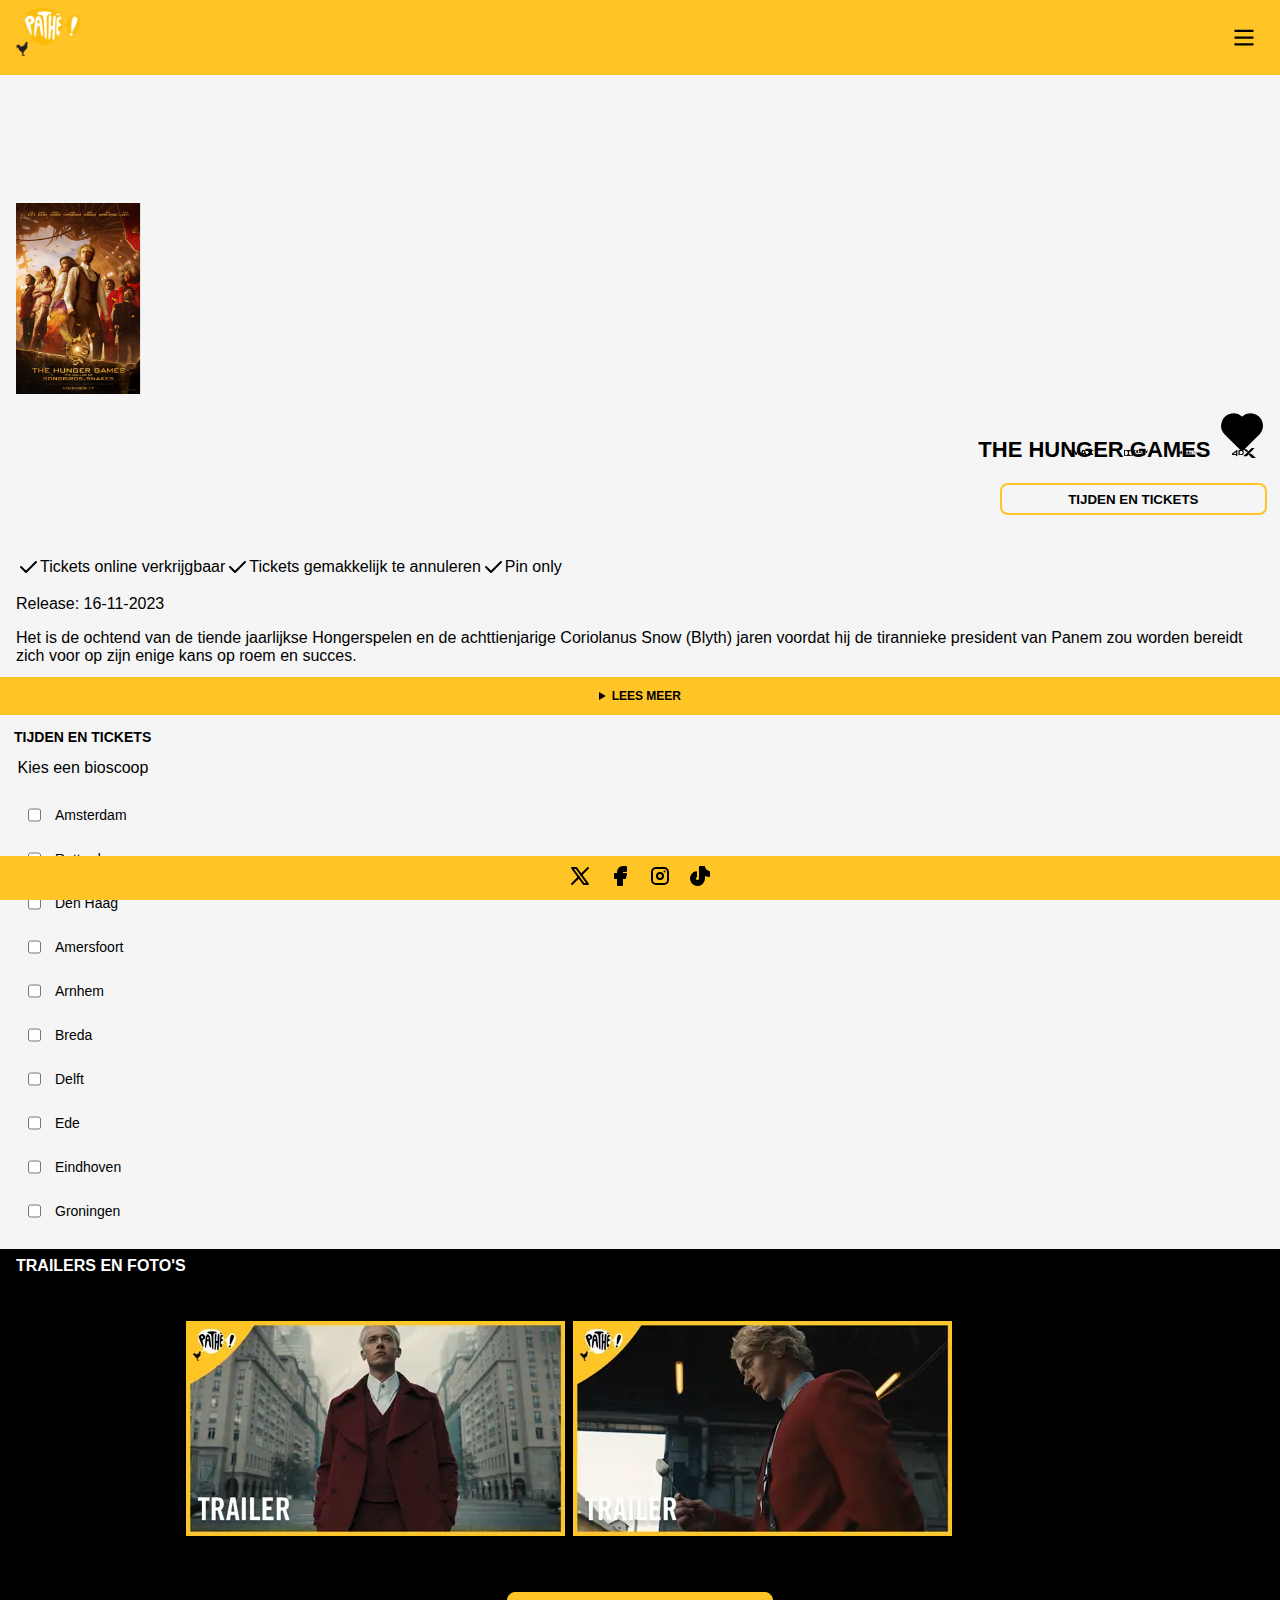
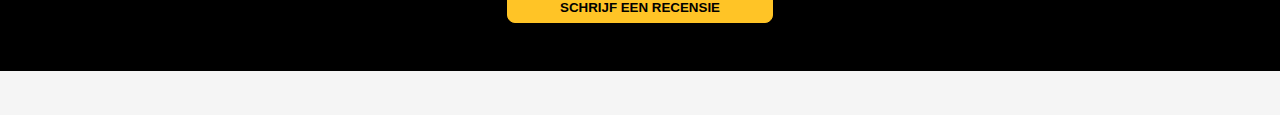
==== commit 6a13bc7d: "Add files via upload" ====
--- a/HungerGames.html
+++ b/HungerGames.html
@@ -21,18 +21,10 @@
                 <li><a href="index.html">
                         <p>Home</p>
                     </a></li>
-                <li><a href="#"><img src="images/movie.svg" alt="Films">
-                        <p aria-hidden="true">Films</p>
-                    </a></li>
-                <li><a href="#"><img src="images/clock-hour-8.svg" alt="Tijden en Tickets">
-                        <p aria-hidden="true">Tijden en Tickets</p>
-                    </a></li>
-                <li><a href="#"><img src="images/map-pin-filled.svg" alt="Bioscopen">
-                        <p aria-hidden="true">Bioscopen</p>
-                    </a></li>
-                <li><a href="#"><img src="images/star-filled.svg" alt="Club Pathè">
-                        <p aria-hidden="true">Club Pathè</p>
-                    </a></li>
+                <li><a href="#"><img src="images/movie.svg" alt="">Films</a></li>
+                <li><a href="#"><img src="images/clock-hour-8.svg" alt="">Tijden en Tickets</a></li>
+                <li><a href="#"><img src="images/map-pin-filled.svg" alt="">Bioscopen</a></li>
+                <li><a href="#"><img src="images/star-filled.svg" alt="">Club Pathè</a></li>
             </ul>
             <input type="search" name="search" placeholder="Zoeken" autocomplete="off" aria-label="zoeken">
         </nav>
@@ -117,54 +109,55 @@
             <h3>Tijden en Tickets</h3>
             <p>Kies een bioscoop</p>
             <ul>
+
                 <li>
-                    <label>Amsterdam</label>
-                    <input type="checkbox" aria-label="Amsterdam" name="Amsterdam">
+                    <label for="Amsterdam">Amsterdam</label>
+                    <input type="checkbox" id="Amsterdam" name="Amsterdam">
                 </li>
 
                 <li>
-                    <label>Rotterdam</label>
-                    <input type="checkbox" aria-label="Rotterdam" name="Rotterdam">
+                    <label for="Rotterdam">Rotterdam</label>
+                    <input type="checkbox" id="Rotterdam" name="Rotterdam">
                 </li>
 
                 <li>
-                    <label>Den Haag</label>
-                    <input type="checkbox" aria-label="Den Haag" name="Den Haag">
+                    <label for="DenHaag">Den Haag</label>
+                    <input type="checkbox" id="DenHaag" name="Rotterdam">
                 </li>
 
                 <li>
-                    <label>Amersfoort</label>
-                    <input type="checkbox" aria-label="Amersfoort" name="Amersfoort">
+                    <label for="Amersfoort">Amersfoort</label>
+                    <input type="checkbox" id="Amersfoort" name="Amersfoort">
                 </li>
 
                 <li>
-                    <label>Arnhem</label>
-                    <input type="checkbox" aria-label="Anrhem" name="Arnhem">
+                    <label for="Arnhem">Arnhem</label>
+                    <input type="checkbox" id="Arnhem" name="Arnhem">
                 </li>
 
                 <li>
-                    <label>Breda</label>
-                    <input type="checkbox" aria-label="Breda" name="Breda">
+                    <label for="Breda">Breda</label>
+                    <input type="checkbox" id="Breda" name="Breda">
                 </li>
 
                 <li>
-                    <label>Delft</label>
-                    <input type="checkbox" aria-label="Delft" name="Delft">
+                    <label for="Delft">Delft</label>
+                    <input type="checkbox" id="Delft" name="Delft">
                 </li>
 
                 <li>
-                    <label>Ede</label>
-                    <input type="checkbox" aria-label="Ede" name="Ede">
+                    <label for="Ede">Ede</label>
+                    <input type="checkbox" id="Ede" name="Ede">
                 </li>
 
                 <li>
-                    <label>Eindhoven</label>
-                    <input type="checkbox" aria-label="Eindhoven" name="Eindhoven">
+                    <label for="Eindhoven">Eindhoven</label>
+                    <input type="checkbox" id="Eindhoven" name="Eindhoven">
                 </li>
 
                 <li>
-                    <label>Groningen</label>
-                    <input type="checkbox" aria-label="Groningen" name="Groningen">
+                    <label for="Groningen">Groningen</label>
+                    <input type="checkbox" id="Groningen" name="Groningen">
                 </li>
             </ul>
         </section>
@@ -173,17 +166,6 @@
             <h4>Trailers en foto's</h4>
             <img src="images/Thumb_hungergames.webp" alt="Thumbnail The Hunger Games video 1">
             <img src="images/Thumb_hungergamest2.webp" alt="Thumbnail The Hunger Games video 2">
-        </section>
-
-        <section>
-            <h4>Foto's</h4>
-            <ul>
-                <li><a href="#"><img src="images/2depage.jpg" alt="The Hunger Games"></a></li>
-                <li><a href="#"><img src="images/2depage1.jpg" alt="The Hunger Games IMAX"></a></li>
-                <li><a href="#"><img src="images/2depage2.jpg"
-                            alt="The Hunger Games Everyone hungers for something"></a></li>
-                <li><a href="#"><img src="images/2depage3.jpg" alt="The Hunger Games Suzanne Collins"></a></li>
-            </ul>
         </section>
 
         <section>
--- a/styles/style.css
+++ b/styles/style.css
@@ -19,6 +19,7 @@
   --color-pathe: #ffc426;
   --color-background-body: #f5f5f5;
   --color-sections: black;
+  --color-extra: #3d3d3e;
 }
 
 @media (prefers-color-scheme:dark) {
@@ -32,6 +33,20 @@
   body {
     color: #ffff;
   }
+
+  nav li a:focus {
+    background-color: var(--color-background);
+  }
+
+  [class="detail"] section div img {
+    filter: invert(1);
+  }
+
+  [class="detail"] section:nth-of-type(1)>button {
+    color: var(--color-background);
+  }
+
+
 }
 
 @media (prefers-contrast:more) {
@@ -110,6 +125,8 @@
   background-color: var(--color-background-body);
   outline: 3px solid var(--color-pathe);
 }
+
+
 
 /**************************/
 
@@ -233,10 +250,8 @@
 /*Animatie scale op images EERSTE SECTION*/
 main>section:nth-of-type(1) ul li:nth-of-type(1):hover {
   animation-name: vergrootFoto;
-  animation-duration: 3s;
+  animation-duration: 1s;
   border: 2px solid var(--color-pathe);
-  border-radius: 0.5em;
-  background-color: var(--color-pathe);
   font-weight: bold;
 }
 
@@ -268,8 +283,18 @@
 }
 
 main>section:nth-of-type(2) ul li:nth-of-type(3):hover {
-  animation-name: vergrootFoto;
-  animation-duration: 1s;
+  animation-name: Rotate;
+  animation-duration: 3s;
+}
+
+@keyframes Rotate {
+  from {
+    transform: rotate(0deg);
+  }
+
+  to {
+    transform: rotate(360deg);
+  }
 }
 
 main>section:nth-of-type(2) ul li:nth-of-type(4):hover {
@@ -278,22 +303,34 @@
 }
 
 /*Animatie scale op images DERDE SECTION*/
-main>section:nth-of-type(3) ul li:nth-of-type(1):hover {
-  animation-name: vergrootFoto;
-  animation-duration: 1s;
-}
-
-main>section:nth-of-type(3) ul li:nth-of-type(2):hover {
-  animation-name: vergrootFoto;
-  animation-duration: 1s;
-}
-
-main>section:nth-of-type(3) ul li:nth-of-type(3):hover {
-  animation-name: vergrootFoto;
-  animation-duration: 1s;
-}
-
-main>section:nth-of-type(3) ul li:nth-of-type(4):hover {
+
+main>section:nth-child(4) ul li:nth-of-type(1):hover {
+  animation-name: vergrootFoto;
+  animation-duration: 1s;
+}
+
+main>section:nth-child(4) ul li:nth-of-type(2):hover {
+  animation-name: vergrootFoto;
+  animation-duration: 1s;
+}
+
+main>section:nth-child(4) ul li:nth-of-type(3):hover {
+  animation-name: Vlieg;
+  animation-duration: 3s;
+}
+
+@keyframes Vlieg {
+  0% {
+    transform: translateX(0);
+  }
+
+  50% {
+    transform: translate(100%, -100%);
+  }
+
+}
+
+main>section:nth-child(4) ul li:nth-of-type(4):hover {
   animation-name: vergrootFoto;
   animation-duration: 1s;
 }
@@ -356,7 +393,221 @@
   stroke-linejoin: round;
 }
 
-/**************************/
+main section a:nth-child(3):hover {
+  background-color: var(--color-pathe);
+}
+
+main section a:nth-child(3):active {
+  color: var(--color-background);
+}
+
+/*Bestel nu je tickets section*/
+main section:nth-of-type(4) {
+  background-color: var(--color-extra);
+  color: var(--color-background);
+  padding: 2em;
+  margin-top: 1.5em;
+}
+
+main section:nth-of-type(4) h3 {
+  text-transform: uppercase;
+  margin-bottom: 2em;
+}
+
+/*Zoekbalk postcode of plaats*/
+main section:nth-of-type(4) input {
+  margin-top: 1em;
+  width: 14em;
+  height: 3em;
+  padding: 0.8em;
+}
+
+main section:nth-of-type(4) svg {
+  height: 1.5em;
+  stroke-width: 2px;
+  stroke-linecap: round;
+  stroke-linejoin: round;
+  background-color: #ffbb00;
+  border-radius: 0.2em;
+}
+
+main section:nth-of-type(4) svg {
+  position: relative;
+  top: 0.5em;
+  right: 2.3em;
+}
+
+main section:nth-of-type(4) svg:hover {
+  animation-name: vergrootFoto;
+  animation-duration: 1s;
+}
+
+/*Section dit vond je interessant*/
+main section:nth-of-type(5) {
+  background-color: var(--color-extra);
+  color: var(--color-background);
+  padding: 2em;
+}
+
+main section:nth-of-type(5) div:nth-child(2) {
+  background-color: var(--color-text);
+  padding: 2.5em;
+  margin-top: 1em;
+  display: flex;
+  flex-direction: column;
+  border-radius: 16px;
+}
+
+main section:nth-of-type(5) h3:nth-of-type(1) {
+  text-transform: uppercase;
+  font-weight: bold;
+  margin-bottom: 1.5em;
+}
+
+main section:nth-of-type(5) div:nth-child(2) p:nth-of-type(1) {
+  margin-right: auto;
+  text-transform: uppercase;
+  font-weight: bold;
+  font-size: 16px;
+}
+
+main section:nth-of-type(5) div:nth-child(2) img {
+  max-width: 100%;
+  width: 100%;
+  height: auto;
+  border-radius: 4px;
+}
+
+main section:nth-child(6) a {
+  display: flex;
+  flex-direction: column;
+  align-items: center;
+  color: var(--color-background);
+  padding: 0.5em;
+  border: 1px solid #ffc426;
+  border-radius: 0.6em;
+  text-decoration: none;
+  text-transform: uppercase;
+  font-weight: 1;
+  font-size: 13px;
+  margin-top: 2em;
+  margin-bottom: 1em;
+}
+
+main section:nth-of-type(5) a:hover {
+  background-color: var(--color-pathe);
+  font-weight: bold;
+}
+
+main section:nth-of-type(5) a:active {
+  color: var(--color-background);
+  background-color: var(--color-pathe);
+}
+
+main section:nth-of-type(5) a:focus {
+  background-color: var(--color-text);
+  outline: 3px solid var(--color-pathe);
+}
+
+/*Section De Meeslepende Filmbeleving*/
+main section:nth-child(7) {
+  background-color: var(--color-extra);
+  color: var(--color-background);
+  padding: 2em;
+}
+
+main section:nth-child(7) img {
+  max-width: 100%;
+  width: 100%;
+  display: flex;
+  justify-content: center;
+}
+
+main section:nth-child(7) h3 {
+  text-transform: uppercase;
+  margin-bottom: 2em;
+}
+
+main section:nth-child(7) p {
+  position: relative;
+  bottom: 10em;
+  font-size: 12px;
+}
+
+main section:nth-child(7) a {
+  align-items: center;
+  color: var(--color-text);
+  text-decoration: none;
+  font-weight: bold;
+  font-size: 15px;
+  border: 1px solid #ffc426;
+  padding: 0.5em;
+  border-radius: 0.6em;
+  background-color: var(--color-pathe);
+  position: relative;
+  bottom: 7em;
+  left: 0.5em;
+}
+
+main section:nth-of-type(6) a:hover {
+  background-color: var(--color-background);
+}
+
+main section:nth-of-type(6) a:active {
+  color: var(--color-pathe);
+  background-color: var(--color-background);
+}
+
+main section:nth-of-type(6) a:focus {
+  background-color: white;
+  outline: 3px solid var(--color-pathe);
+}
+
+/*Section Club Pathe abbonementen*/
+main section:nth-child(8) {
+  background-color: var(--color-extra);
+  color: var(--color-background);
+  padding: 2em;
+}
+
+main section:nth-child(8) img {
+  max-width: 30%;
+  width: 100%;
+}
+
+main section:nth-child(8) p {
+  margin-bottom: 2em;
+}
+
+main section:nth-child(8) a {
+  align-items: center;
+  color: var(--color-text);
+  text-decoration: none;
+  font-weight: bold;
+  font-size: 15px;
+  border: 1px solid #ffc426;
+  padding: 0.5em;
+  border-radius: 0.6em;
+  background-color: var(--color-pathe);
+  margin-left: 0.5em;
+}
+
+main section:nth-of-type(7) a:hover {
+  background-color: var(--color-background);
+}
+
+main section:nth-of-type(7) a:active {
+  color: var(--color-pathe);
+  background-color: var(--color-background);
+}
+
+main section:nth-of-type(7) a:focus {
+  background-color: white;
+  outline: 3px solid var(--color-pathe);
+}
+
+
+/************************/
 
 /* TWEEDE PAGINA */
 
@@ -427,18 +678,26 @@
   margin-top: 1em;
   margin-bottom: 3em;
   margin-left: auto;
-  background-color: var(--color-pathe);
-  color: var(--color-text);
-  border: none;
+  border: 2px solid #ffc426;
+  background-color: var(--color-background-body);
   border-radius: 0.6em;
   font-weight: bold;
   text-transform: uppercase;
 }
 
+[class="detail"] section:nth-of-type(1)>button:hover {
+  background-color: var(--color-pathe);
+}
+
 [class="detail"] section:nth-of-type(1)>button:focus {
-  background-color: var(--color-background-body);
+  background-color: var(--color-pathe);
   outline: 3px solid var(--color-pathe);
 }
+
+[class="detail"] section:nth-of-type(1)>button:active {
+  color: var(--color-background);
+}
+
 
 /*tekst 'tickets online beschikbaar etc.'*/
 main div {
@@ -477,9 +736,13 @@
   margin-top: 1em;
 }
 
+details summary:hover {
+  color: var(--color-background-body);
+}
+
 details summary:focus {
-  background-color: var(--color-background-body);
-  outline: 3px solid var(--color-pathe);
+  color: var(--color-background-body);
+  outline: 3px solid var(--color-background);
 }
 
 [class="detail"] section:nth-of-type(2) h2 {
@@ -500,6 +763,9 @@
 [class="detail"] section:nth-of-type(3) ul li {
   /*alleen de tekst en checkboxes*/
   margin: 1em;
+  display: flex;
+  flex-direction: row-reverse;
+  gap: 1em;
 }
 
 [class="detail"] section:nth-of-type(3) ul {
@@ -507,7 +773,7 @@
   display: flex;
   flex-direction: column;
   align-items: flex-start;
-  font-size: 13px;
+  font-size: 14px;
 }
 
 [class="detail"] section:nth-of-type(3) h3 {
@@ -520,67 +786,73 @@
   font-size: 16px;
 }
 
+input[type="checkbox"] {
+  accent-color: var(--color-pathe);
+}
+
+
 /* section 'trailers en fotos'*/
 [class="detail"] section:nth-of-type(4) {
   background-color: var(--color-sections);
   font-weight: bold;
   text-transform: uppercase;
-  display: flex;
-  justify-content: flex-start;
   padding: 0.5em;
   margin-top: 1em;
+  display: flex;
+  align-items: flex-start;
 }
 
 [class="detail"] section:nth-of-type(4) h4 {
   margin-left: 0.5em;
-  color: white
+  color: white;
 }
 
 [class="detail"] section:nth-of-type(4) img {
-  max-width: 30%;
-  max-height: 30%;
+  max-width: 100%;
+  min-width: 0%;
   height: auto;
   margin-right: 0.5em;
-  margin-top: 2em;
-}
-
-/* section onder 'trailers en fotos' met fotos*/
+  margin-top: 4em;
+}
+
+/* section 'schrijf een recensie'*/
 section:nth-of-type(5) h4 {
   display: none;
 }
 
 [class="detail"] section:nth-of-type(5) {
+  padding: 3em;
+  display: flex;
+  justify-content: center;
   background-color: var(--color-sections);
-  padding: 2em;
-  color: white;
-}
-
-/* section 'schrijf een recensie'*/
-section:nth-of-type(6) h4 {
-  display: none;
-}
-
-[class="detail"] section:nth-of-type(6) {
-  padding: 3em;
-  display: flex;
-  justify-content: center;
-}
-
-[class="detail"] section:nth-of-type(6) button {
+}
+
+[class="detail"] section:nth-of-type(5) button {
   width: 20em;
   padding: 0.5em 1em;
   background-color: var(--color-pathe);
-  color: var(--color-text);
-  border: none;
+  border: 1px solid #ffc426;
   border-radius: 0.6em;
   font-weight: bold;
   text-transform: uppercase;
 }
 
-[class="detail"] section:nth-of-type(6) button:focus {
-  background-color: var(--color-background-body);
+[class="detail"] section:nth-of-type(5) button:hover {
+  background-color: var(--color-background);
+}
+
+[class="detail"] section:nth-of-type(5) button:active {
+  color: var(--color-pathe);
+  background-color: var(--color-background);
+}
+
+[class="detail"] section:nth-of-type(5) button:focus {
+  background-color: white;
   outline: 3px solid var(--color-pathe);
 }
+
+
+
 
 /* FOOTER*/
 footer {
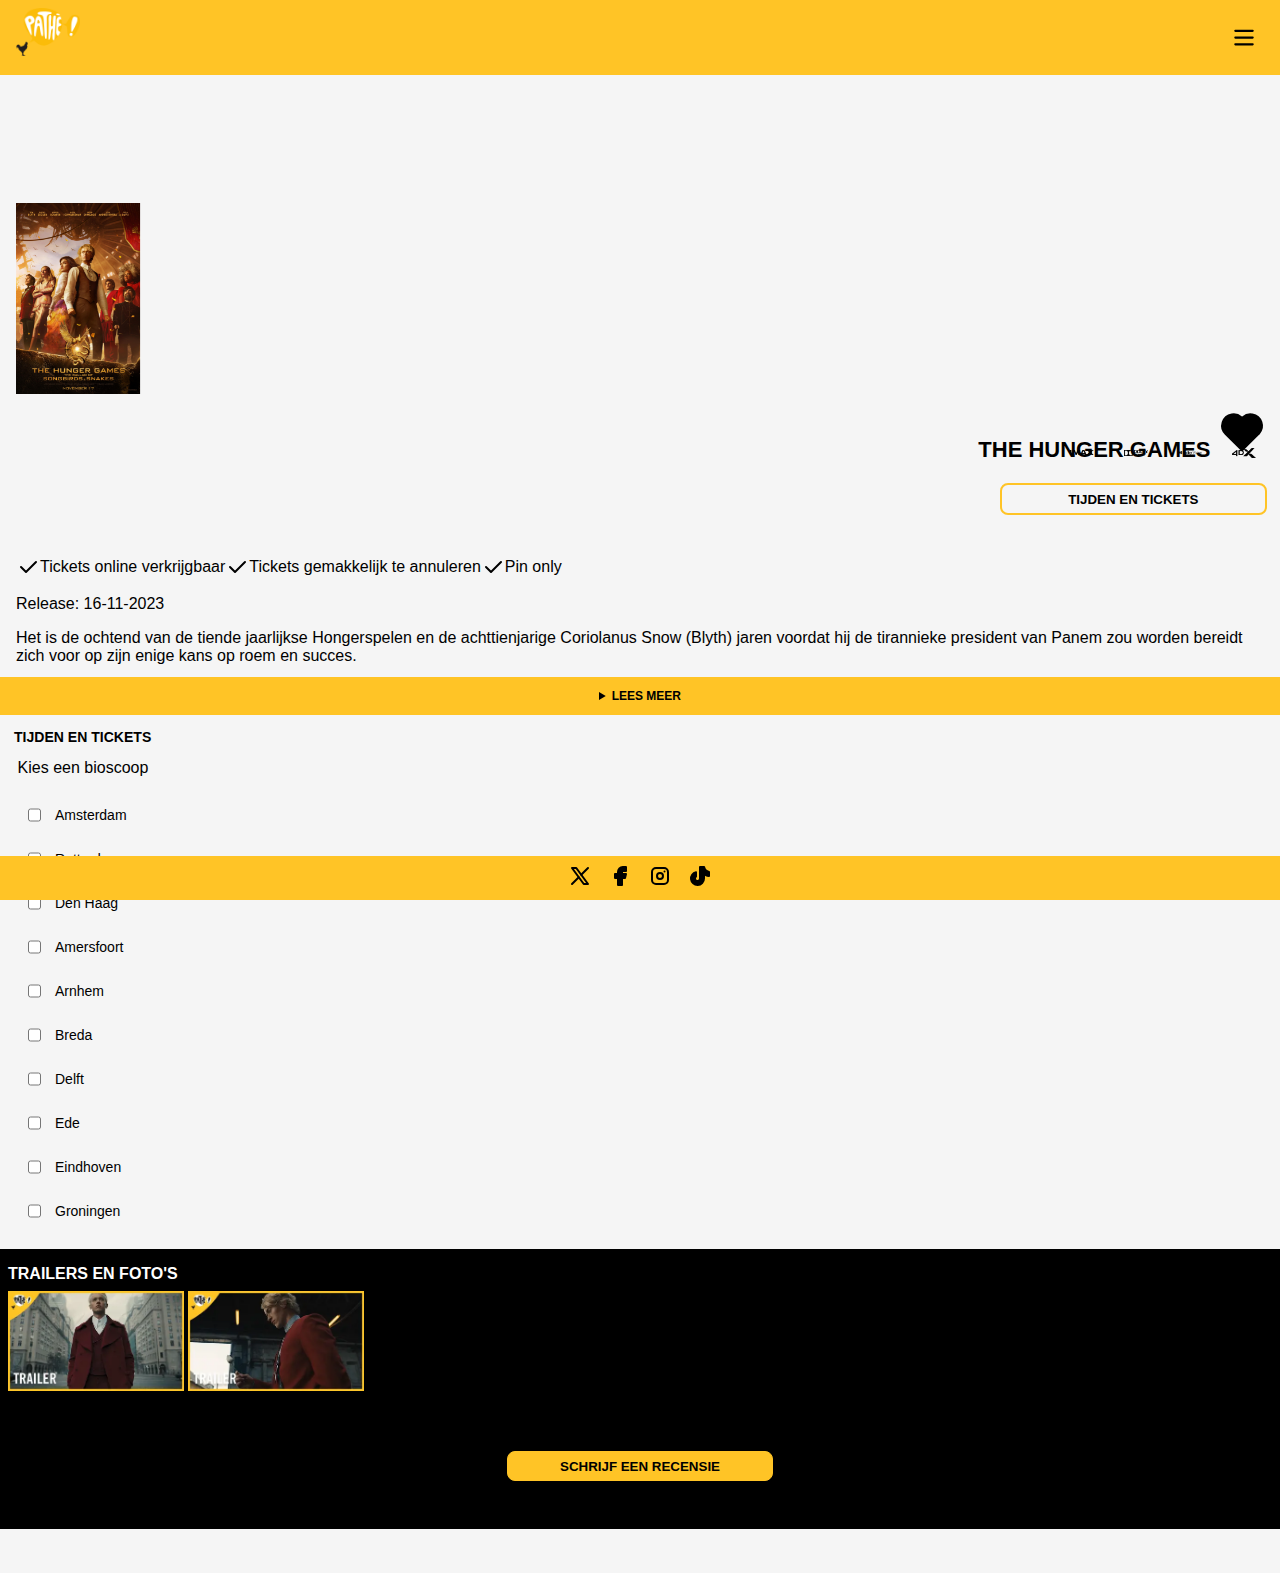
==== commit 9546a2b3: "Add files via upload" ====
--- a/HungerGames.html
+++ b/HungerGames.html
@@ -164,8 +164,10 @@
 
         <section>
             <h4>Trailers en foto's</h4>
+            <div>
             <img src="images/Thumb_hungergames.webp" alt="Thumbnail The Hunger Games video 1">
             <img src="images/Thumb_hungergamest2.webp" alt="Thumbnail The Hunger Games video 2">
+            </div>
         </section>
 
         <section>
--- a/styles/style.css
+++ b/styles/style.css
@@ -46,6 +46,9 @@
     color: var(--color-background);
   }
 
+  [class="detail"] section:nth-of-type(4) div {
+    filter: invert(1);
+  }
 
 }
 
@@ -125,8 +128,6 @@
   background-color: var(--color-background-body);
   outline: 3px solid var(--color-pathe);
 }
-
-
 
 /**************************/
 
@@ -798,21 +799,23 @@
   text-transform: uppercase;
   padding: 0.5em;
   margin-top: 1em;
-  display: flex;
-  align-items: flex-start;
 }
 
 [class="detail"] section:nth-of-type(4) h4 {
-  margin-left: 0.5em;
+  padding: .5em 0em;
   color: white;
 }
 
-[class="detail"] section:nth-of-type(4) img {
-  max-width: 100%;
-  min-width: 0%;
+[class="detail"] section:nth-of-type(4) div {
   height: auto;
-  margin-right: 0.5em;
-  margin-top: 4em;
+  margin: 0;
+  display: block;
+}
+
+[class="detail"] section:nth-of-type(4) div img {
+  height: auto;
+  margin: 0;
+  width: 11em;
 }
 
 /* section 'schrijf een recensie'*/
@@ -850,9 +853,6 @@
   background-color: white;
   outline: 3px solid var(--color-pathe);
 }
-
-
-
 
 /* FOOTER*/
 footer {
